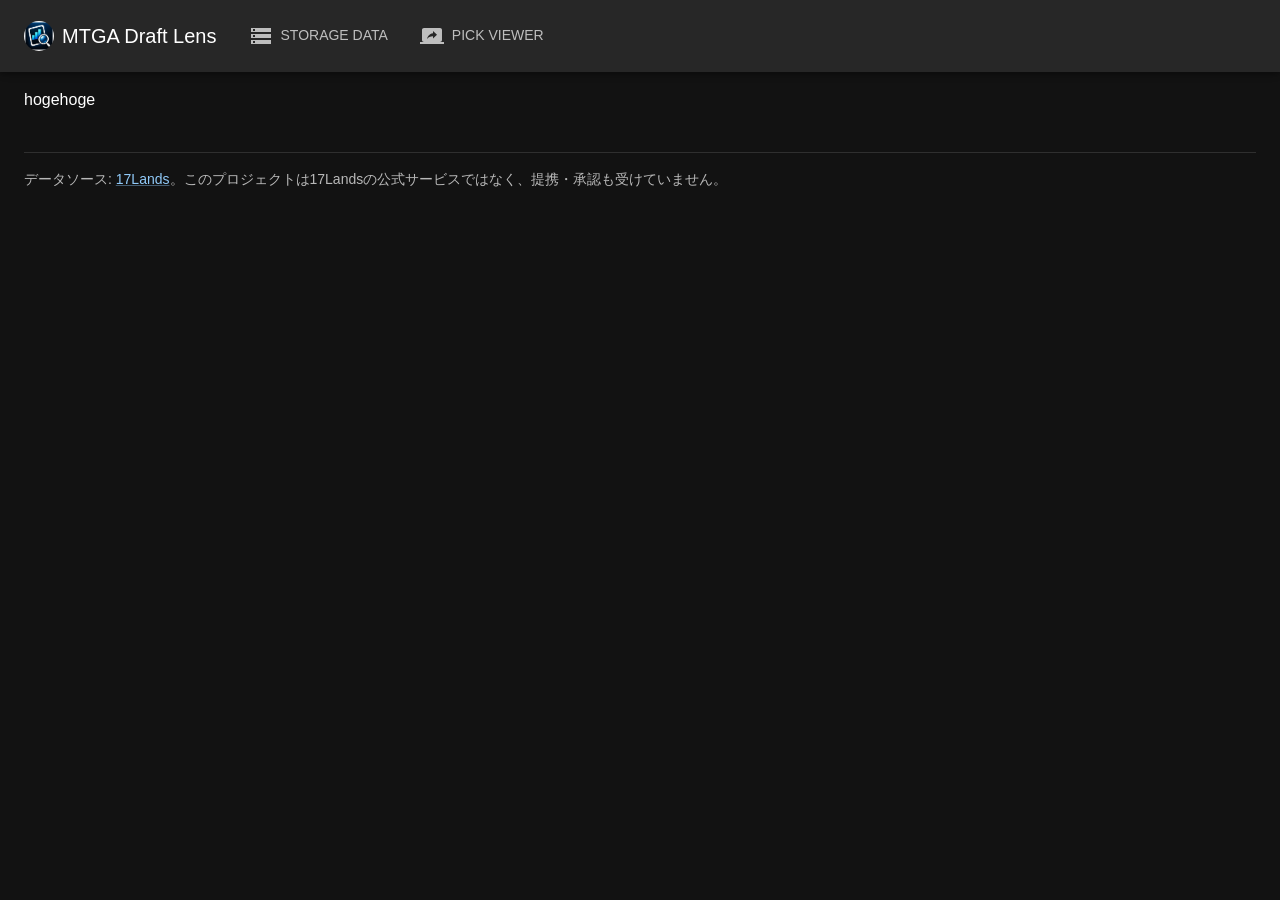
==== index.html @ 9d70254c "deploy: 公開Web UIを同期する" ====
<!doctype html>
<html lang="ja">
  <head>
    <meta charset="UTF-8" />
    <link rel="icon" href="./favicon.ico" sizes="any" />
    <link rel="icon" type="image/png" href="./favicon-16x16.png" sizes="16x16" />
    <link rel="icon" type="image/png" href="./favicon-32x32.png" sizes="32x32" />
    <link rel="apple-touch-icon" href="./apple-touch-icon.png" sizes="180x180" />
    <meta name="viewport" content="width=device-width, initial-scale=1.0" />
    <meta name="description" content="Draft analytics for MTG Arena" />
    <title>MTGA Draft Lens</title>
    <script type="module" crossorigin src="./assets/index-DE8uHO_P.js"></script>
    <link rel="stylesheet" crossorigin href="./assets/index-Bpw05CLh.css">
  </head>
  <body>
    <div id="root"></div>
  </body>
</html>
---- assets/index-Bpw05CLh.css ----
html,body,#root{min-height:100%}
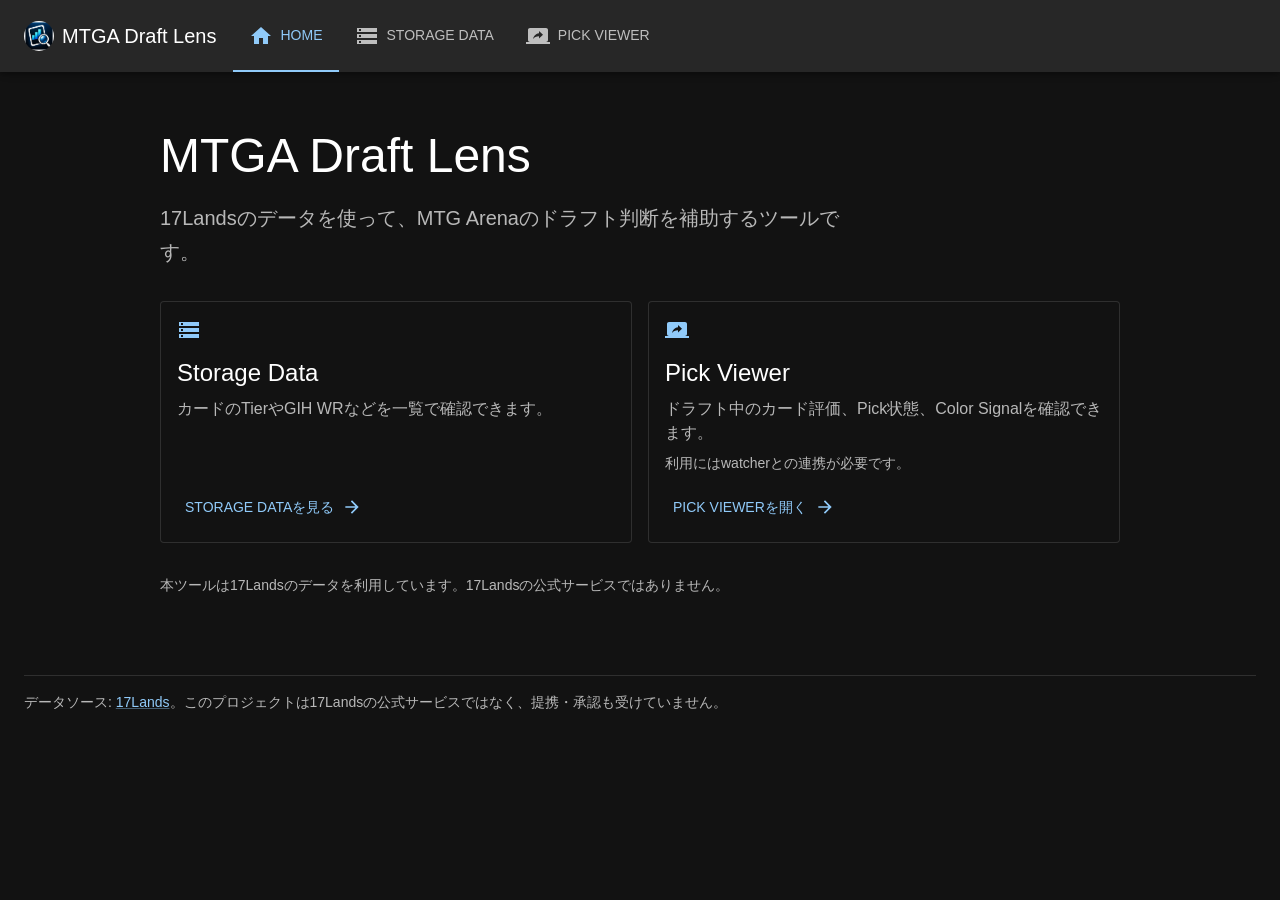
==== commit 1e4f5b6c: "deploy: 公開Web UIを同期する" ====
--- a/index.html
+++ b/index.html
@@ -9,7 +9,7 @@
     <meta name="viewport" content="width=device-width, initial-scale=1.0" />
     <meta name="description" content="Draft analytics for MTG Arena" />
     <title>MTGA Draft Lens</title>
-    <script type="module" crossorigin src="./assets/index-DE8uHO_P.js"></script>
+    <script type="module" crossorigin src="./assets/index-CPZHzriK.js"></script>
     <link rel="stylesheet" crossorigin href="./assets/index-Bpw05CLh.css">
   </head>
   <body>
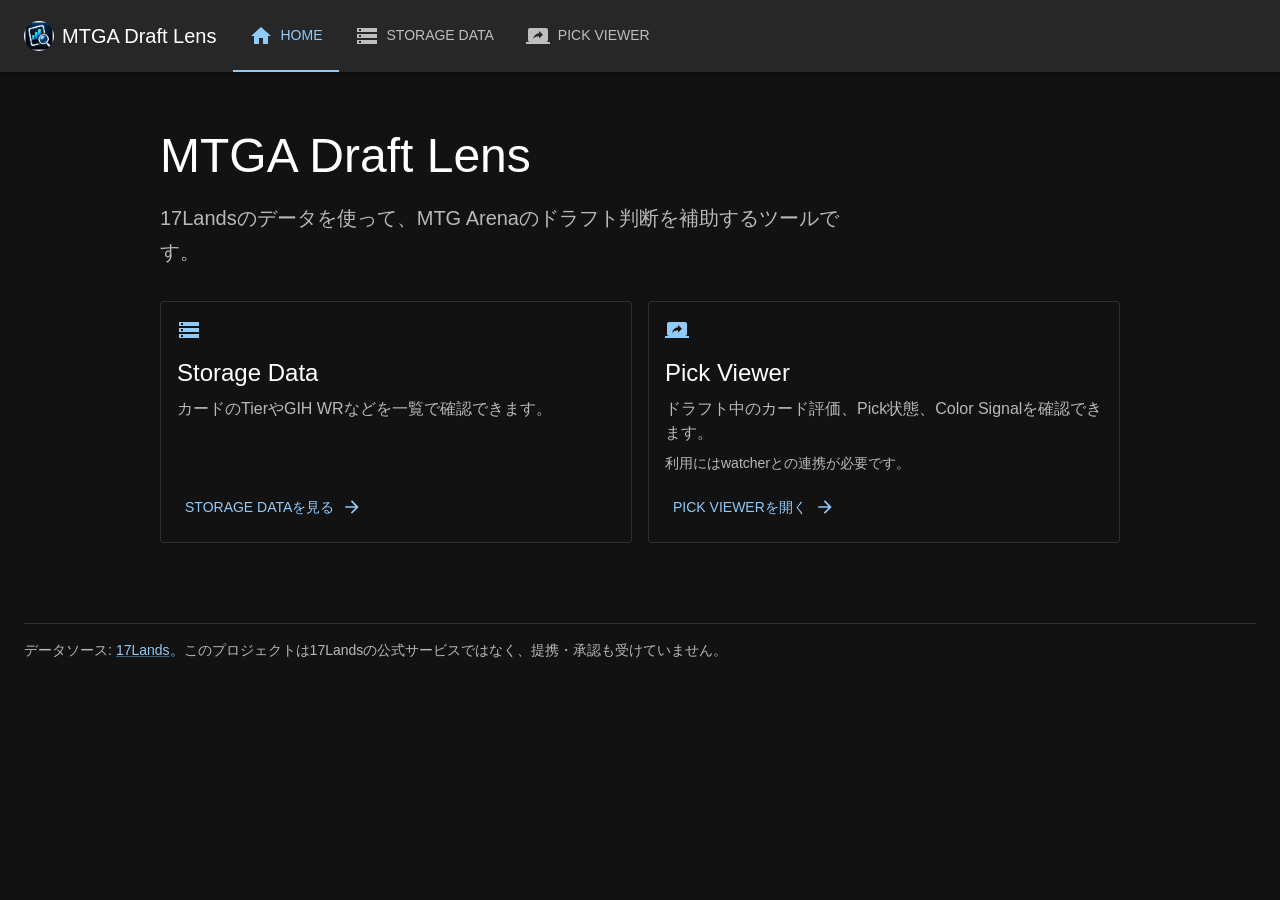
==== commit 5401bc73: "deploy: 公開Web UIを同期する" ====
--- a/index.html
+++ b/index.html
@@ -9,7 +9,7 @@
     <meta name="viewport" content="width=device-width, initial-scale=1.0" />
     <meta name="description" content="Draft analytics for MTG Arena" />
     <title>MTGA Draft Lens</title>
-    <script type="module" crossorigin src="./assets/index-CPZHzriK.js"></script>
+    <script type="module" crossorigin src="./assets/index-DMoMQHp_.js"></script>
     <link rel="stylesheet" crossorigin href="./assets/index-Bpw05CLh.css">
   </head>
   <body>
